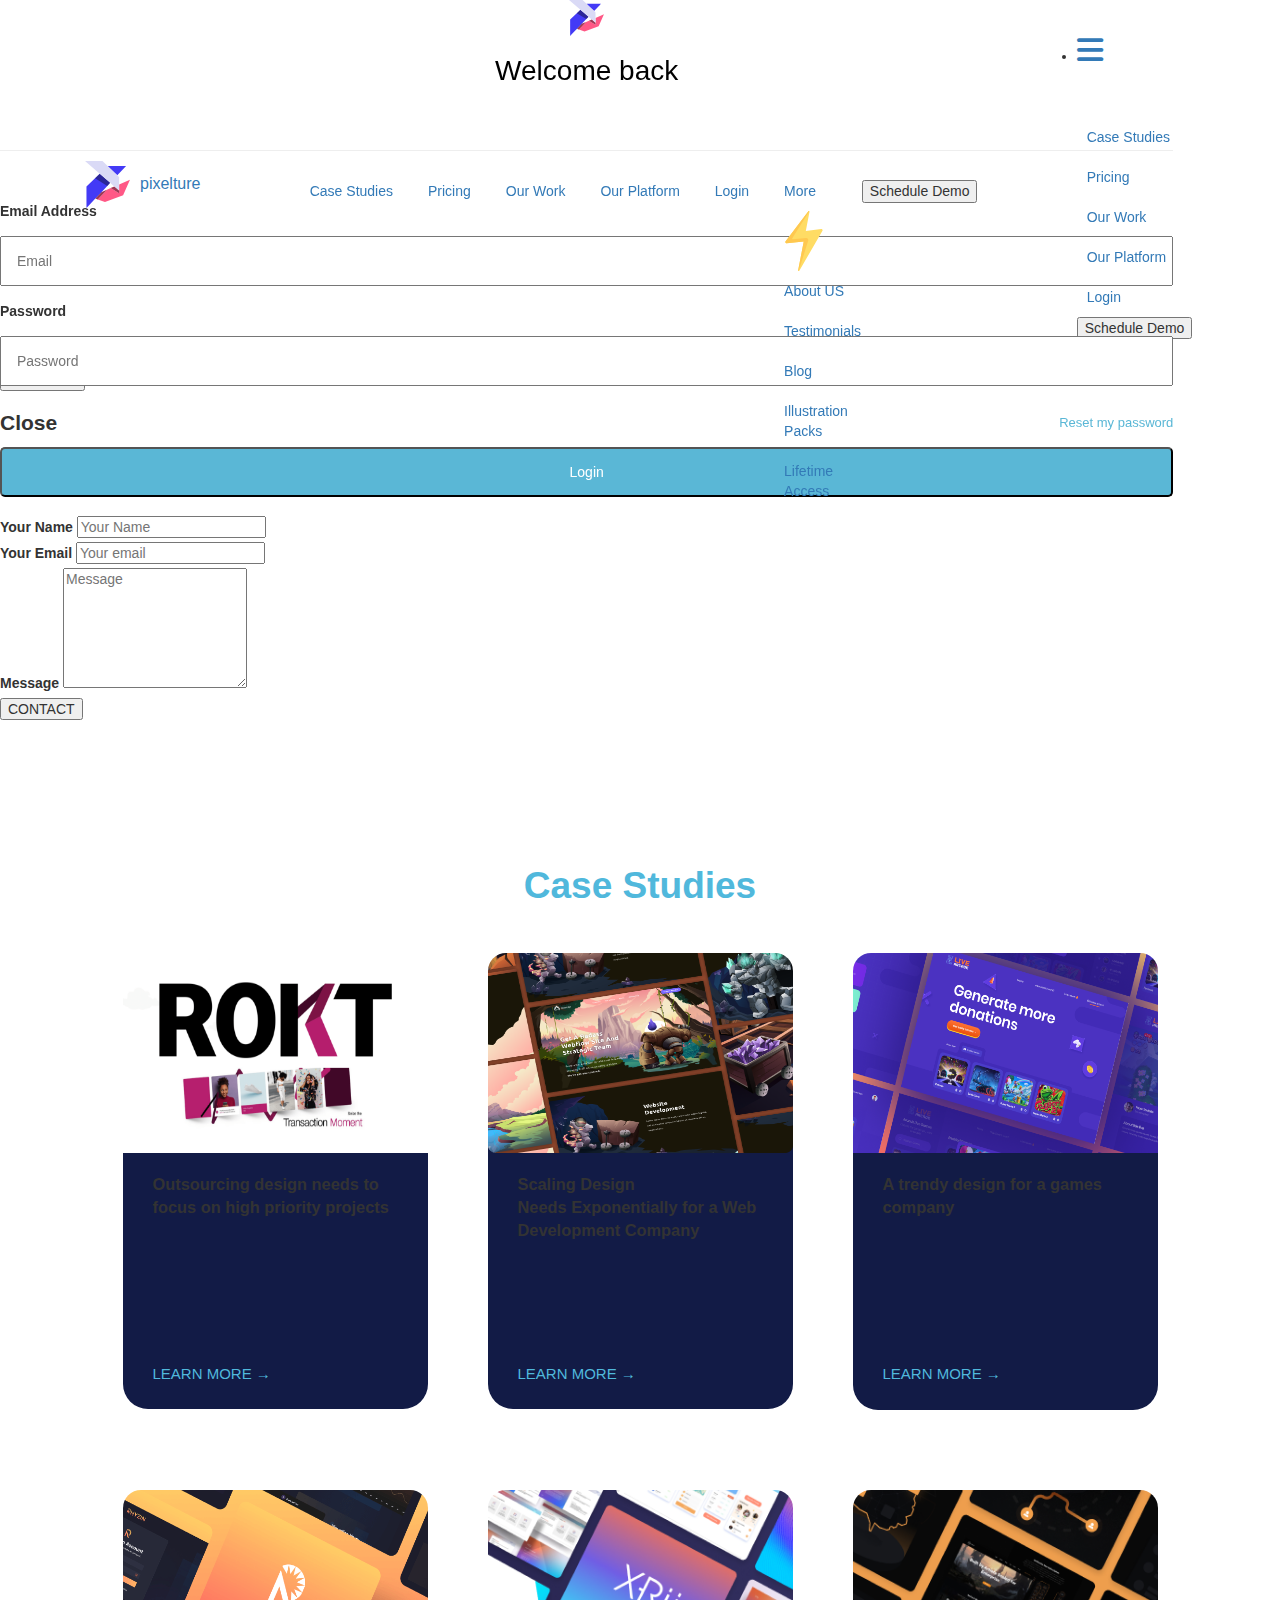
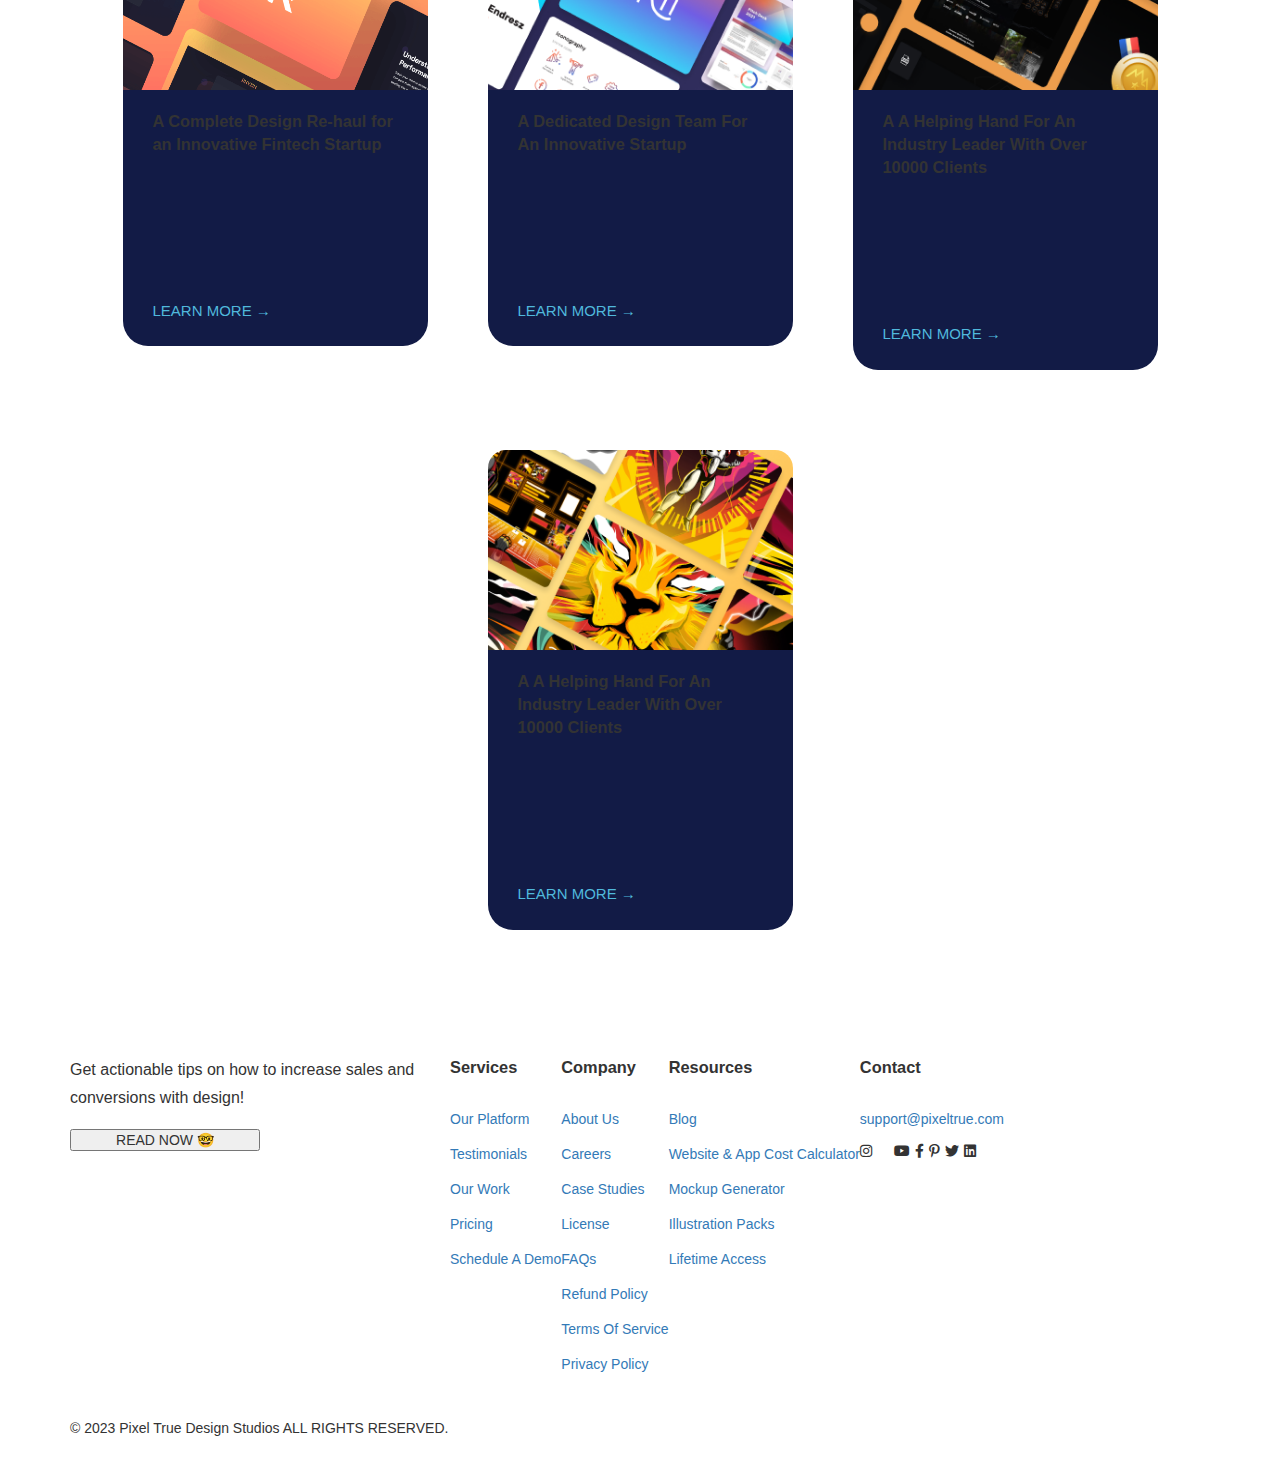
==== html/casestudies.html @ b69b5804 "add project7" ====
<!DOCTYPE html>
<html lang="en">

<head>
    <meta charset="UTF-8" />
    <meta name="viewport" content="width=device-width, initial-scale=1.0" />
    <title>pixeltrue case studies</title>
    <link rel="preconnect" href="https://fonts.googleapis.com">
    <link rel="preconnect" href="https://fonts.gstatic.com" croscsssorigin>
    <link
        href="https://fonts.googleapis.com/css2?family=Belanosima:wght@400;600;700&family=Merriweather+Sans:wght@300;400;500;800&display=swap"
        rel="stylesheet">
    <link rel="stylesheet" href="../css/bootstrap.css">
    <link rel="stylesheet" href="../css/bootstrap-theme.css">
    <link rel="stylesheet" href="../css/all.min.css" />
    <link rel="stylesheet" href="../css/bootstrap-grid.min.css" />
    <link rel="stylesheet" href="../css/bootstrap-utilities.min.css" />
    <link rel="stylesheet" href="../css/normalize.css" />
    <link rel="stylesheet" href="../css/mainPage.css" />
    <link rel="stylesheet" href="../css/caseStudies.css" />
</head>

<body>
    <button class="contact-bottom">Contact Us</button>
    <div class="contact-modal col-sm-9 col-md-7 col-lg-5 col-12">
        <h2 class="close">Close</h2>
        <h2 style="font-size: 25px;">Contact form</h2>
        <div>
            <label for="">Your Name</label>
            <input type="text" placeholder="Your Name">
        </div>
        <div>
            <label for="">Your Email</label>
            <input type="text" placeholder="Your email">
        </div>
        <div>
            <label for="">Message</label>
            <textarea name="" id="" placeholder="Message" style="height: 120px;"></textarea>
        </div>
        <button>CONTACT</button>
    </div>
    <div class="modal-overlay"></div>
    <div class="overflow-hidden">
        <h1 class="" style="font-size: 37px; margin: 140px 0px 40px !important; text-align: center;"><span
                style="color: #50b8dc;">Case Studies
            </span>
        </h1>
</body>
<section class="container boxes mx-auto px-sm-5">
</section>
<script src="../js/casestudies.js"></script>
<script src="../js/header&footer.js"></script>

</html>
---- css/caseStudies.css ----
.box {
  scale: 0;
  border-radius: 25px;
  margin-bottom: 80px !important;
  min-width: 260px;
  max-height: 500px;
  background: rgb(18 27 70);
}

.box:hover {
  box-shadow: 0px 0px 10px 1px #5ab7d6;
}

.box img {
  border-top-right-radius: 18px;
  border-top-left-radius: 18px;
  width: 100%;
  height: 200px;
}

.box a:hover {
  translate: 0px -10px;
}
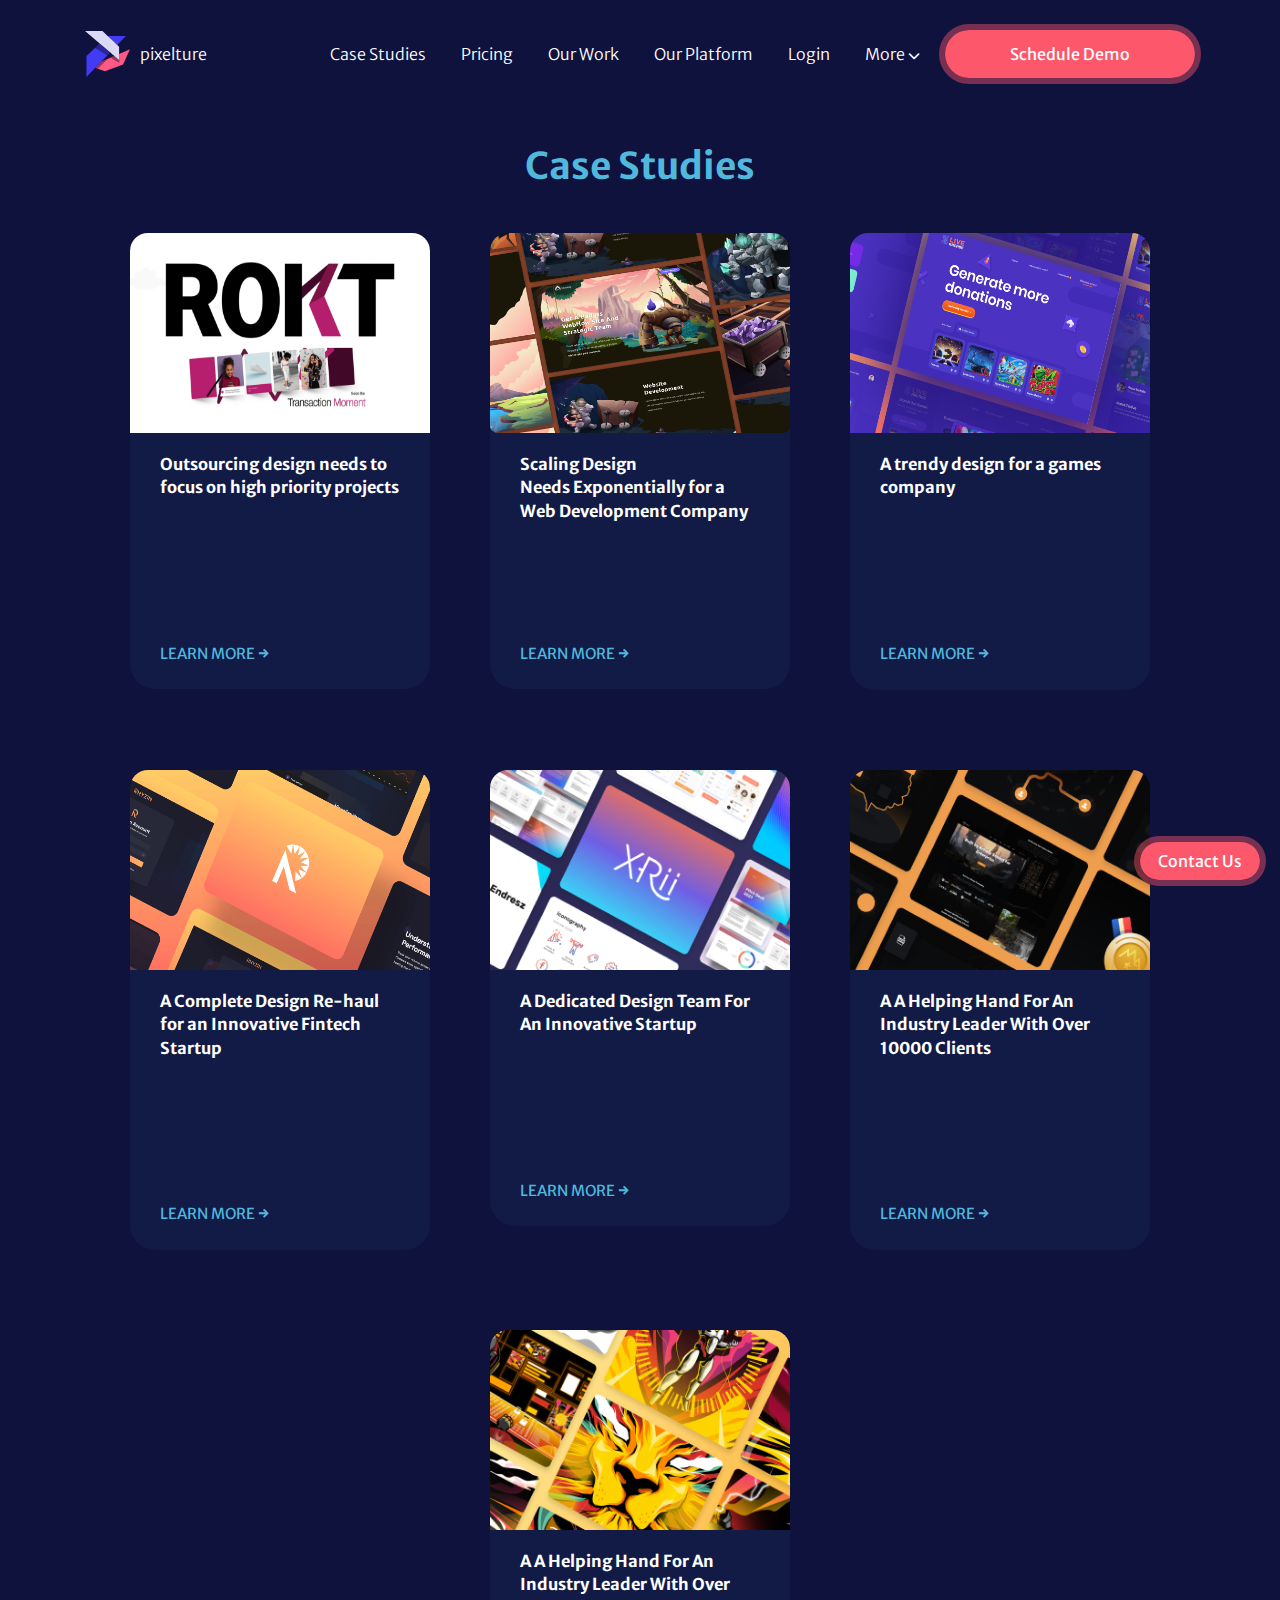
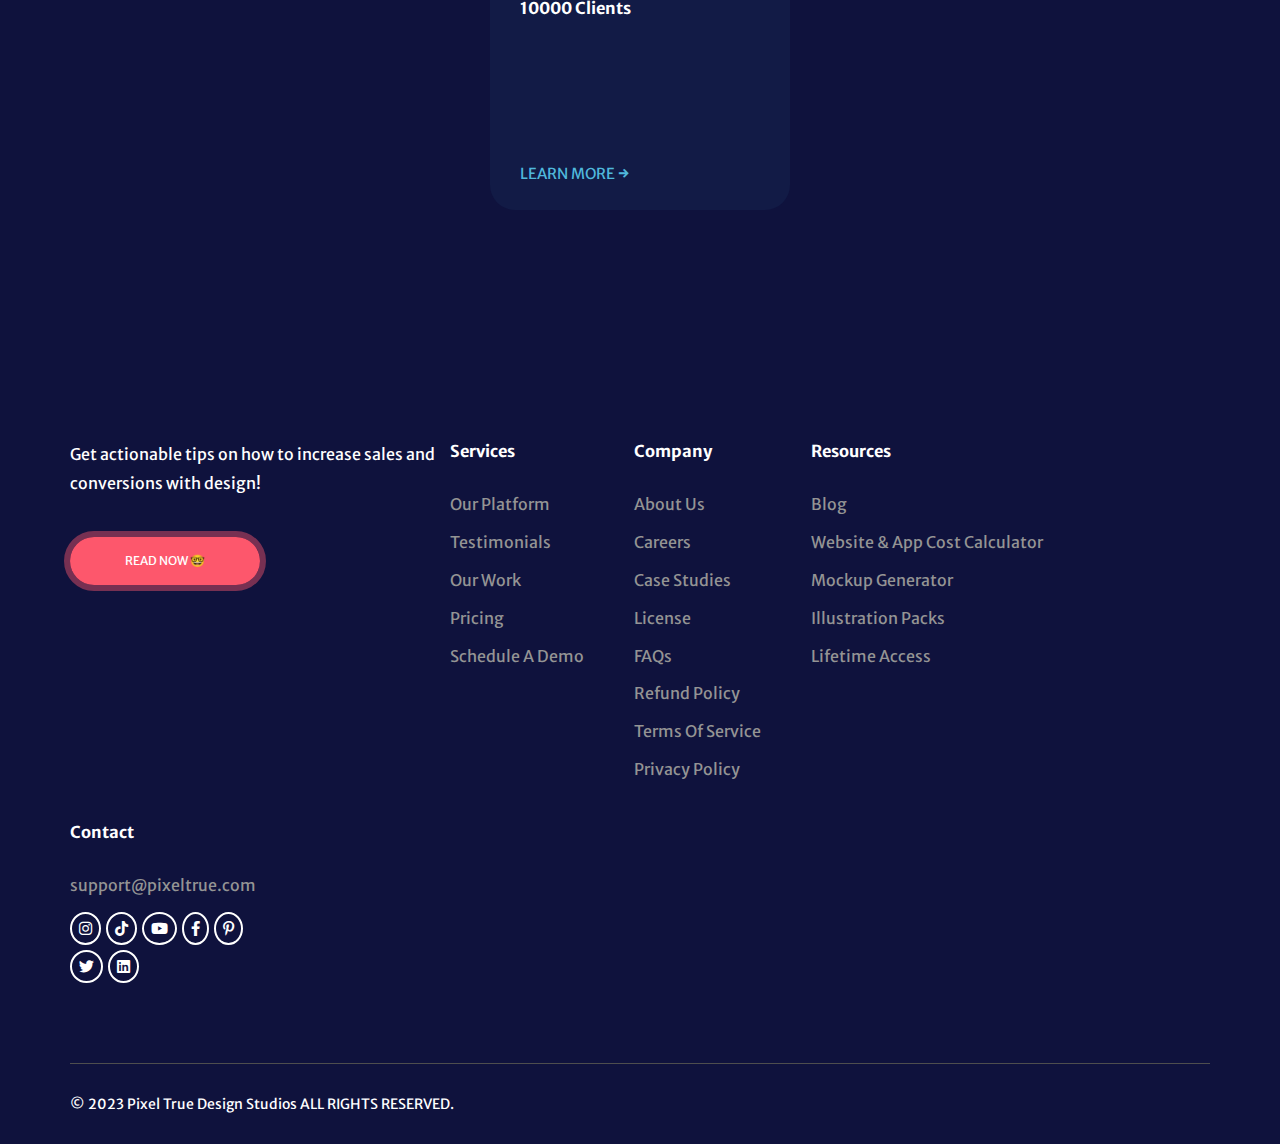
==== commit 3373a76e: "add" ====
--- a/html/casestudies.html
+++ b/html/casestudies.html
@@ -16,7 +16,7 @@
     <link rel="stylesheet" href="../css/bootstrap-grid.min.css" />
     <link rel="stylesheet" href="../css/bootstrap-utilities.min.css" />
     <link rel="stylesheet" href="../css/normalize.css" />
-    <link rel="stylesheet" href="../css/mainPage.css" />
+    <link rel="stylesheet" href="../css/mainpage.css" />
     <link rel="stylesheet" href="../css/caseStudies.css" />
 </head>
 
--- a/css/mainpage.css
+++ b/css/mainpage.css
@@ -0,0 +1,1010 @@
+* {
+  box-sizing: border-box;
+  margin: 0 !important;
+  padding: 0 !important;
+  transition: all 1s;
+}
+
+html {
+  scroll-behavior: smooth;
+}
+
+::-webkit-scrollbar-thumb {
+  background-color: var(--main-buttons-color);
+}
+
+::-webkit-scrollbar {
+  transition: 1s;
+  width: 7px;
+  background-color: rgb(15 18 61);
+}
+
+::-webkit-scrollbar:hover {
+  width: 15px;
+}
+
+body {
+  color: white;
+  background-color: rgb(15 18 61);
+  scroll-behavior: smooth;
+  font-family: "Belanosima", sans-serif;
+  font-family: "Merriweather Sans", sans-serif;
+}
+
+:root {
+  --main-trans: 0.5s;
+  --main-buttons-color: #fd576c;
+  --main-buttons-outline: #fd576da9;
+}
+
+button {
+  border: none;
+}
+
+a {
+  text-decoration: none;
+  color: white;
+}
+
+a:hover {
+  text-decoration: none;
+}
+
+a:focus {
+  color: inherit !important;
+  background-color: transparent !important;
+  text-decoration: none;
+}
+
+.top.active {
+  position: fixed !important;
+  height: 108px;
+  background-color: rgba(15, 18, 61, 0.73);
+  z-index: 1;
+  transition: 1s;
+}
+
+nav {
+  position: absolute !important;
+  z-index: 999999;
+  left: 50%;
+  transform: translate(-50%, 0);
+  transition: all 0.3s ease-in-out;
+}
+
+nav.active-color {
+  position: fixed !important;
+}
+
+@media (max-width: 1250px) {
+  nav.active-color {
+    padding-right: 20px !important;
+    padding-left: 20px !important;
+  }
+}
+
+nav .links a {
+  position: relative;
+  font-size: 16px;
+  font-weight: 100;
+  transition: 0.5s;
+  padding-top: 10px !important;
+  padding-bottom: 10px !important;
+}
+
+@media (max-width: 960px) {
+  nav .links {
+    display: none !important;
+  }
+}
+
+nav .links a::after {
+  content: "";
+  position: absolute;
+  width: 0%;
+  height: 2px;
+  left: 20%;
+  bottom: 0;
+  background-color: var(--main-buttons-color);
+  transition: 0.5s;
+}
+
+nav .links a:hover {
+  background-color: transparent !important;
+}
+
+nav .links a:hover::after {
+  width: 60%;
+}
+
+nav .links button {
+  font-size: 16px;
+  padding: 15px 0px !important;
+  width: 250px;
+  border-radius: 25px;
+  background-color: var(--main-buttons-color);
+  outline: 6px solid #fd576d70;
+  transition: var(--main-trans);
+  margin-left: 12px;
+}
+
+nav .links button:hover {
+  outline-color: var(--main-buttons-outline);
+}
+
+.nav.dropmenu,
+.nav.dropmenu2 {
+  margin-top: 20px !important;
+  right: 0;
+  width: 400px;
+  height: auto !important;
+  padding: 20px;
+  border-radius: 10px;
+  background-color: rgb(238, 238, 238);
+  visibility: hidden;
+  opacity: 0;
+  transition: 0.4s;
+  padding: 33px !important;
+  line-height: 2.5;
+}
+
+.drop-button2 i {
+  color: var(--main-buttons-color);
+  transition: 0.5s;
+}
+
+.drop-button2 i.active {
+  rotate: 360deg;
+}
+
+.nav.dropmenu2 {
+  position: fixed !important;
+  opacity: 1;
+  visibility: visible;
+  width: 101vw;
+  min-height: 100vh;
+  height: fit-content;
+  overflow-y: auto;
+  border-radius: 0;
+  background-color: rgba(0, 0, 0, 0.911);
+  text-align: center;
+  line-height: 6;
+  padding-top: 40px !important;
+  padding-bottom: 40px !important;
+  font-size: 16px;
+  z-index: -1;
+  margin-top: 25px !important;
+  translate: 0 -300%;
+}
+
+.nav.dropmenu2 a {
+  margin-right: 0 !important;
+}
+
+.nav.dropmenu2.active {
+  translate: 0;
+}
+
+.drop-button2 {
+  list-style: none;
+}
+
+@media (min-width: 960px) {
+  .drop-button2 {
+    display: none !important;
+  }
+}
+
+.nav.dropmenu2 button {
+  font-size: 16px;
+  padding: 15px 0px !important;
+  width: 200px;
+  border-radius: 25px;
+  background-color: var(--main-buttons-color);
+  outline: 6px solid #fd576d70;
+  transition: var(--main-trans);
+  margin-left: 12px;
+}
+
+.nav.dropmenu a {
+  color: black;
+  margin-left: 40px;
+}
+
+.nav.dropmenu a:hover {
+  color: var(--main-buttons-color);
+}
+
+.nav.dropmenu a::after {
+  display: none;
+}
+
+.nav.dropmenu.active {
+  visibility: visible;
+}
+.nav.dropmenu.opacity {
+  opacity: 1;
+  height: 320px;
+}
+
+header {
+  position: relative;
+  min-height: 100vh;
+  height: auto;
+  background: url(../images/header/ethereum-2-02-.jpg);
+  background-size: cover;
+  background-repeat: no-repeat;
+  background-position: center;
+  text-align: center;
+}
+
+.main {
+  position: relative;
+  padding-top: 16% !important;
+  padding-bottom: 13% !important;
+  margin-left: auto !important;
+  margin-right: auto !important;
+}
+
+@media (max-width: 960px) {
+  .main {
+    padding-top: 35% !important;
+  }
+}
+
+.main h1 {
+  translate: 0px 100px;
+  transition: 1s;
+  opacity: 0;
+}
+.main p {
+  color: white;
+  -webkit-text-stroke: 1px rgba(0, 0, 0, 0.377);
+  font-size: 21px;
+  line-height: 1.5;
+  margin: 30px 0px 40px !important;
+  translate: 0px 100px;
+  transition: 1s;
+  opacity: 0;
+}
+
+.main a {
+  cursor: pointer;
+  display: block;
+  font-size: 16px;
+  padding: 15px 0px !important;
+  border-radius: 25px;
+  background-color: var(--main-buttons-color);
+  outline: 6px solid var(--main-buttons-outline);
+  translate: 0px 100px;
+  transition: 1s;
+  opacity: 0;
+}
+
+.main a:hover {
+  outline-color: var(--main-buttons-color);
+}
+
+.contact-bottom {
+  position: fixed;
+  bottom: 20px;
+  right: 20px;
+  font-size: 16px;
+  padding: 10px 0px !important;
+  width: 120px;
+  border-radius: 25px;
+  background-color: var(--main-buttons-color);
+  outline: 6px solid #fd576d70;
+  transition: var(--main-trans);
+  margin-left: 12px;
+  z-index: 3000;
+}
+
+.contact-bottom:hover {
+  outline-color: var(--main-buttons-outline);
+}
+
+.contact-modal {
+  display: none !important;
+  z-index: 9999999;
+  position: relative;
+  position: fixed;
+  top: 0;
+  left: 50%;
+  transform: translate(-50%, 0);
+  display: flex;
+  flex-direction: column;
+  gap: 30px;
+  padding: 40px !important;
+  line-height: 2;
+  color: black;
+  background-color: rgb(238, 238, 238);
+  border-bottom-left-radius: 30px;
+  border-bottom-right-radius: 30px;
+}
+
+.contact-modal .close {
+  position: absolute;
+  right: 0;
+  top: 0;
+  padding: 5px 40px !important;
+  font-size: 18px;
+  background-color: var(--main-buttons-color);
+  border-bottom-left-radius: 35px;
+  color: white;
+  cursor: pointer;
+  font-weight: 100;
+}
+
+.contact-modal div {
+  display: flex;
+  flex-direction: column;
+}
+
+.contact-modal input,
+.contact-modal textarea {
+  padding: 25px !important;
+  border: 2px solid var(--main-buttons-color);
+  resize: none;
+}
+
+.contact-modal button {
+  background-color: var(--main-buttons-color);
+  color: white;
+  padding: 20px !important;
+  font-size: 20px;
+}
+
+.contact-modal.active,
+.modal-overlay.active {
+  display: flex !important;
+}
+
+.modal-overlay {
+  display: none;
+  position: fixed !important;
+  width: 100vw;
+  height: 100vh;
+  top: 0;
+  left: 0;
+  background-color: rgba(0, 0, 0, 0.788);
+  backdrop-filter: blur(5px);
+  z-index: 999999 !important;
+}
+
+.brands img {
+  transition: 1s;
+  max-width: 100%;
+}
+
+.bubble {
+  position: relative !important;
+  position: absolute !important;
+  width: 110px;
+  height: 100px;
+  border-radius: 50%;
+  background-color: #11139e;
+  box-shadow: 0px 0px 50px 1px #e21934b1 inset;
+  backdrop-filter: blur(100px);
+}
+
+.bubble:nth-of-type(1) {
+  left: 10%;
+  top: 10%;
+  border-bottom-left-radius: 70%;
+  border-bottom-right-radius: 70%;
+  animation: bubble1 40s infinite linear;
+}
+
+.bubble:nth-of-type(2) {
+  right: -20%;
+  top: 40%;
+  background-color: #51a8d7;
+  box-shadow: 0px 0px 50px 1px #ffffff81 inset;
+  animation: bubble2 40s infinite linear;
+}
+
+.bubble:nth-of-type(3) {
+  left: 50%;
+  top: 50%;
+  background-color: #34505d;
+  box-shadow: 0px 0px 50px 1px #ffffffad inset;
+  animation: bubble3 40s infinite linear;
+}
+
+@keyframes bubble1 {
+  0% {
+    translate: 0px 0px;
+  }
+  10% {
+    border-bottom-left-radius: 40%;
+    border-bottom-right-radius: 50%;
+    border-top-left-radius: 40%;
+    border-top-right-radius: 50%;
+  }
+  20% {
+    border-bottom-left-radius: 60%;
+    border-bottom-right-radius: 50%;
+    border-top-left-radius: 30%;
+    border-top-right-radius: 60%;
+  }
+  30% {
+    border-bottom-left-radius: 80%;
+    border-bottom-right-radius: 40%;
+    translate: 0px 300px;
+  }
+  40% {
+    border-bottom-left-radius: 100%;
+    border-bottom-right-radius: 60%;
+    border-top-left-radius: 70%;
+    border-top-right-radius: 50%;
+  }
+
+  50% {
+    translate: 300px 200px;
+    border-top-left-radius: 60%;
+    border-top-right-radius: 40%;
+  }
+  60% {
+    border-bottom-left-radius: 70%;
+    border-bottom-right-radius: 60%;
+  }
+  70% {
+    border-bottom-left-radius: 40%;
+    border-bottom-right-radius: 60%;
+    border-top-left-radius: 30%;
+    border-top-right-radius: 80%;
+    translate: 300px 500px;
+  }
+  80% {
+    border-bottom-left-radius: 80%;
+    border-bottom-right-radius: 60%;
+  }
+  90% {
+    border-bottom-left-radius: 70%;
+    border-bottom-right-radius: 60%;
+  }
+
+  100% {
+    translate: 0px 0px;
+    border-top-left-radius: 80%;
+    border-top-right-radius: 40%;
+  }
+}
+
+@keyframes bubble2 {
+  0% {
+    translate: 0px 0px;
+  }
+
+  50% {
+    translate: -600px 0px;
+  }
+
+  100% {
+    translate: 0px 0px;
+  }
+}
+
+@keyframes bubble3 {
+  0% {
+    translate: 0px 300px;
+    height: 100px;
+  }
+
+  50% {
+    translate: 0px 0px;
+    height: 150px;
+  }
+
+  100% {
+    translate: 0px 300px;
+    height: 100px;
+  }
+}
+
+.bubble div::after {
+  position: absolute;
+  content: "";
+  width: 30px;
+  height: 20px;
+  background-color: rgb(255, 255, 255);
+  filter: blur(5px);
+  border-radius: 50%;
+  top: 25px;
+  left: 30px;
+  rotate: -10deg;
+}
+
+.designer-box {
+  height: 480px;
+  align-items: start;
+  text-align: left;
+  gap: 15px;
+  border-radius: 30px;
+  background-image: url(../images/designer/605200ca638f38edafded84c_Rectangle\ 482.svg);
+  background-repeat: no-repeat;
+  background-size: cover;
+  background-position: center;
+}
+
+.designer-box:hover {
+  box-shadow: 0px 0px 10px 1px #5ab7d6;
+}
+.design-box {
+  overflow: hidden;
+  margin-bottom: 50px !important;
+}
+
+.designer-box img {
+  margin-bottom: -50px !important;
+  position: relative;
+  top: -103px;
+  left: 50%;
+  transform: translate(-50%, 0%);
+  max-width: 230px;
+  max-height: 225px;
+}
+.designer-box p {
+  padding-right: 20px !important;
+}
+
+.design-box .text {
+  border: 10px solid #12111117;
+  border-radius: 30px;
+}
+
+.design .text .icon i {
+  display: flex;
+  justify-content: center;
+  align-items: center;
+  margin: 20px 0px !important;
+  padding: 20px !important;
+  font-size: 32px !important;
+  border-radius: 50%;
+  background-color: var(--main-buttons-color);
+}
+.design .image {
+  padding: 0px 20px !important;
+  flex-grow: 1;
+  overflow: hidden;
+}
+.design .image img {
+  width: 115%;
+}
+
+.how-it-work-box {
+  border-radius: 30px;
+  background-image: url(../images/designer/605200ca638f38edafded84c_Rectangle\ 482.svg);
+  background-repeat: no-repeat;
+  background-size: cover;
+  background-position: center;
+  overflow: hidden;
+}
+
+@media (max-width: 766px) {
+  .how-it-work-box {
+    background-color: #2d2f6d;
+    background-image: none;
+    text-align: center;
+    padding: 15px !important;
+  }
+}
+
+.how-it-work-box:hover {
+  box-shadow: 0px 0px 10px 2px #5ab7d6;
+}
+
+.how-it-work-box .image img {
+  max-width: 230px;
+  min-height: 240px;
+}
+
+@media (max-width: 766px) {
+  .how-it-work-box .image img {
+    max-width: 200px;
+  }
+}
+
+.how-it-work ul {
+  list-style: none !important;
+}
+
+.how-it-work ul li {
+  position: relative;
+  width: 33px;
+  height: 33px;
+  border-radius: 50%;
+  background-color: var(--main-buttons-color);
+  outline: 15px solid rgba(255, 255, 255, 0.13);
+  animation: circle-shape infinite 5s linear;
+}
+
+.how-it-work ul .after::after {
+  content: "";
+  position: absolute;
+  width: 2px;
+  height: 273px;
+  top: 100%;
+  left: 50%;
+  transform: translate(-50%, 0);
+  background: linear-gradient(to bottom, white, rgba(255, 255, 255, 0.353));
+}
+
+@keyframes circle-shape {
+  50% {
+    background-color: transparent;
+  }
+  100% {
+    background-color: var(--main-buttons-color);
+  }
+}
+
+.how-it-work a {
+  display: block;
+  text-align: center;
+  text-transform: uppercase;
+  font-size: 15px;
+  font-weight: 500;
+  padding: 17px 0px !important;
+  border-radius: 30px;
+  background-color: var(--main-buttons-color);
+  outline: 6px solid #fd576d70;
+  transition: var(--main-trans);
+  margin-top: 80px !important;
+}
+
+.how-it-work a:hover {
+  outline-color: var(--main-buttons-outline);
+}
+
+.slider {
+  position: static;
+  position: relative;
+  padding: 0px 0px 100px !important;
+}
+
+.slider-box2 {
+  padding: 10px !important;
+}
+
+.slider-box img,
+.slider-box2 img {
+  width: 100%;
+  cursor: pointer;
+}
+
+.slider i {
+  position: absolute;
+  font-size: 35px;
+  cursor: pointer;
+  z-index: 30;
+  top: 55%;
+  translate: 0 -50%;
+}
+
+.slider .btn-right,
+.btn-right2 {
+  right: 10px;
+}
+
+.slider .btn-left,
+.btn-left2 {
+  left: 10px;
+}
+
+.slider ul {
+  display: flex;
+  gap: 5px;
+  list-style: none;
+  position: absolute;
+  bottom: 80px;
+  left: 50%;
+  translate: -50%;
+}
+
+.slider ul li {
+  cursor: pointer;
+  padding: 6px !important;
+  border-radius: 50%;
+  display: inline;
+  background-color: rgb(218, 206, 209);
+  transition: 1s;
+}
+
+.slider ul li.active {
+  background-color: var(--main-buttons-color);
+  padding: 6px 20px !important;
+  border-radius: 10px;
+}
+
+.click-image {
+  display: none;
+  justify-content: center;
+  position: relative;
+  position: absolute;
+  top: 50%;
+  left: 50%;
+  translate: -50% -50%;
+  z-index: 33;
+  height: auto;
+  background-color: black;
+  padding: 25px !important;
+  border-radius: 20px;
+}
+
+.click-image.active {
+  display: flex !important;
+}
+
+.click-image img {
+  width: 100%;
+}
+
+.click-image .close-image {
+  position: absolute;
+  font-weight: 0;
+  font-size: 25px;
+  right: 10px;
+  top: 10px !important;
+  cursor: pointer;
+}
+
+.custom-box {
+  border-radius: 20px;
+  overflow: hidden;
+  margin-bottom: 30px !important;
+}
+
+.custom-box:hover .label2 {
+  translate: 0px;
+}
+
+.custom-box img {
+  width: 100%;
+  border-radius: 13px;
+}
+
+.custom-box .label {
+  position: absolute;
+  top: 18px;
+  left: 18px;
+  border-radius: 20px;
+  padding: 6px 13px !important;
+  background-color: rgb(255, 255, 255);
+  color: black;
+  box-shadow: 0px 0px 10px 1px rgb(104, 103, 103);
+}
+
+.custom-box .label2 {
+  font-size: 15px;
+  position: absolute;
+  bottom: 0;
+  left: 0;
+  height: 20%;
+  translate: 0px 100%;
+  width: 100%;
+  background-color: rgba(0, 0, 0, 0.623);
+}
+
+.custom-link {
+  display: block;
+  text-align: center;
+  text-transform: uppercase;
+  font-size: 15px;
+  font-weight: 500;
+  padding: 17px 0px !important;
+  border-radius: 30px;
+  background-color: var(--main-buttons-color);
+  outline: 6px solid #fd576d70;
+  transition: var(--main-trans);
+  margin-top: 50px !important;
+}
+
+.custom-link:hover {
+  outline: 6px solid var(--main-buttons-outline);
+}
+
+.wall-slide .position-relative i {
+  position: absolute;
+  font-size: 15px;
+  border-radius: 50%;
+  background-color: #20b0fe;
+  outline: 4px solid #20b0fe62;
+  padding: 25px 20px !important;
+  cursor: pointer;
+  z-index: 30;
+  top: 50%;
+  translate: 0 -50%;
+}
+
+.wall-btn-right {
+  right: 10px;
+}
+
+.wall-btn-left {
+  left: 10px;
+}
+
+.wall-slide-content {
+  gap: 100%;
+}
+
+.wall-box {
+  display: flex;
+  flex-direction: column;
+  justify-content: center;
+  border-radius: 20px;
+  min-height: 350px;
+  background-image: url(../images/wallslider/60521178a7c687f579077158_Rectangle\ 483.svg);
+  background-repeat: no-repeat;
+  background-size: cover;
+  background-position: 50%;
+  margin-bottom: 50px !important;
+}
+
+.wall-box:hover {
+  box-shadow: 0px 0px 10px 3px #5ab7d6;
+}
+
+.wall-box p {
+  line-height: 1.8;
+}
+
+.member-box {
+  margin-bottom: 40px !important;
+  padding: 0px 30px !important;
+  min-height: 180px;
+  background-image: url(../images/wallslider/60521178a7c687f579077158_Rectangle\ 483.svg);
+  background-repeat: no-repeat;
+  background-size: cover;
+  background-position: top;
+  border-radius: 15px;
+}
+
+.membership .member-box img {
+  width: 120px;
+  position: absolute;
+  top: -80px;
+  left: 30px;
+}
+
+.member-box:hover {
+  box-shadow: 0px 0px 10px 1px #5ab7d6;
+}
+
+.pricing {
+  height: 490px;
+  background-image: url(../images/price/5f1426a9e6e352a5efb28796_cta-bg-02-02.svg);
+  background-size: cover;
+  background-position: center;
+  background-repeat: no-repeat;
+  border-radius: 20px;
+}
+
+.pricing a {
+  display: block;
+  text-align: center;
+  text-transform: uppercase;
+  font-size: 15px;
+  font-weight: 500;
+  padding: 17px 0px !important;
+  border-radius: 30px;
+  background-color: var(--main-buttons-color);
+  outline: 6px solid #fd576d70;
+  transition: var(--main-trans);
+  margin-top: 40px !important;
+}
+.pricing a:hover {
+  outline-color: var(--main-buttons-outline);
+}
+
+footer {
+  margin-top: 120px !important;
+}
+
+footer .text button {
+  display: block;
+  text-align: center;
+  text-transform: uppercase;
+  font-size: 12px;
+  font-weight: 0;
+  padding: 17px 0px !important;
+  border-radius: 30px;
+  background-color: var(--main-buttons-color);
+  outline: 6px solid #fd576d70;
+  transition: var(--main-trans);
+  margin-top: 40px !important;
+}
+
+footer .text button:hover {
+  outline-color: var(--main-buttons-outline);
+}
+
+footer a {
+  display: block !important;
+  font-size: 16px;
+  margin-right: 50px !important;
+  color: rgb(148, 148, 148);
+}
+
+footer div {
+  margin-bottom: 40px !important;
+  place-self: stretch;
+}
+
+footer div:nth-of-type(4) a {
+  margin-right: 42px !important;
+}
+footer div:nth-of-type(5) a {
+  margin-right: 0px !important;
+}
+
+footer div:nth-of-type(5) i {
+  cursor: pointer;
+  font-size: 15px;
+  align-self: flex-start;
+  padding: 7px !important;
+  border-radius: 50%;
+  border: 2px solid white;
+}
+
+footer p:last-child {
+  width: 100%;
+  border-top: 1px solid rgb(78, 78, 78);
+}
+
+.login {
+  display: none;
+  padding: 40px !important;
+  background-color: white;
+  color: black;
+  top: 20%;
+  min-width: 280px;
+  max-width: 400px;
+  left: 50%;
+  translate: -50% -20%;
+  border-radius: 5px;
+  z-index: 99999999999999999 !important;
+}
+
+.login.active {
+  display: block;
+}
+
+.login label {
+  font-size: 12px;
+}
+
+.login input {
+  transition: 10ms;
+  background-color: rgb(247 248 250);
+  border: none;
+  box-shadow: 0px -1px 4px 0px rgb(221, 221, 221);
+  font-size: 14px;
+  opacity: 0.9;
+}
+
+.login input:focus {
+  outline: 1px solid var(--main-buttons-color);
+}
+.login input:hover {
+  background-color: white;
+}
+
+.login-overlay {
+  display: none;
+  position: fixed !important;
+  width: 100vw;
+  height: 100vh;
+  top: 0;
+  left: 0;
+  background-color: rgba(0, 0, 0, 0.788);
+  backdrop-filter: blur(5px);
+  z-index: 999999999 !important;
+}
+
+.login-overlay.active {
+  display: block !important;
+  cursor: pointer;
+}
